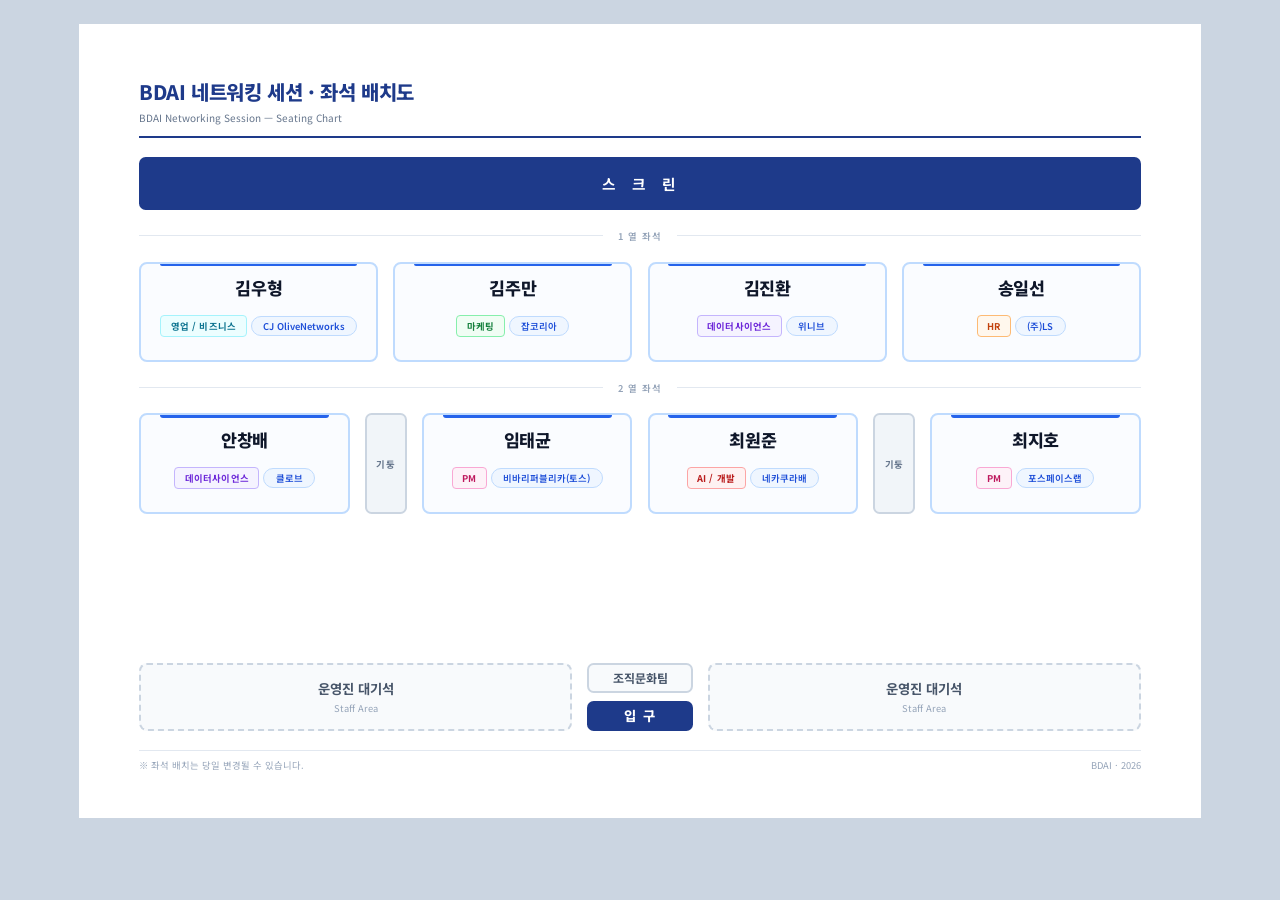
==== assets/seatmap/seatmap-a4.html @ c50c2ae6 "Deploy seatmap HTML print page" ====
<!DOCTYPE html>
<html lang="ko">
<head>
<meta charset="UTF-8">
<meta name="viewport" content="width=device-width, initial-scale=1.0">
<title>BDAI 좌석 배치도</title>
<link rel="preconnect" href="https://fonts.googleapis.com">
<link href="https://fonts.googleapis.com/css2?family=Noto+Sans+KR:wght@400;500;600;700;800&display=swap" rel="stylesheet">
<style>
  * { box-sizing: border-box; margin: 0; padding: 0; }

  body {
    font-family: 'Noto Sans KR', 'Apple SD Gothic Neo', sans-serif;
    background: #cbd5e1;
    display: flex;
    justify-content: center;
    align-items: flex-start;
    padding: 24px;
    min-height: 100vh;
  }

  /* ── A4 가로 (297mm × 210mm) ── */
  .page {
    width: 297mm;
    height: 210mm;
    background: #ffffff;
    padding: 14mm 16mm 12mm;
    display: flex;
    flex-direction: column;
    gap: 5mm;
    position: relative;
  }

  /* 인쇄 설정 */
  @media print {
    body { background: none; padding: 0; }
    .page {
      width: 297mm;
      height: 210mm;
      padding: 12mm 14mm 10mm;
      box-shadow: none;
      page-break-after: always;
    }
  }
  @page { size: A4 landscape; margin: 0; }

  /* ── 헤더 ── */
  .header {
    display: flex;
    justify-content: space-between;
    align-items: flex-end;
    border-bottom: 2px solid #1e3a8a;
    padding-bottom: 3mm;
  }
  .header h1 {
    font-size: 15pt;
    font-weight: 800;
    color: #1e3a8a;
    letter-spacing: -0.02em;
  }
  .header p {
    font-size: 7.5pt;
    color: #64748b;
    margin-top: 1mm;
    font-weight: 400;
  }

  /* ── 스크린 (스폰서 없이 전체 너비) ── */
  .screen {
    height: 14mm;
    background: #1e3a8a;
    border-radius: 5pt;
    display: flex;
    align-items: center;
    justify-content: center;
    color: #ffffff;
    font-size: 11pt;
    font-weight: 700;
    letter-spacing: 0.2em;
  }

  /* ── 구분선 레이블 ── */
  .row-label {
    display: flex;
    align-items: center;
    gap: 4mm;
    font-size: 7pt;
    font-weight: 600;
    color: #94a3b8;
    letter-spacing: 0.1em;
    text-transform: uppercase;
  }
  .row-label::before, .row-label::after {
    content: '';
    flex: 1;
    height: 0.5pt;
    background: #e2e8f0;
  }

  /* ── 좌석 행 ── */
  .seat-row {
    display: flex;
    gap: 4mm;
    align-items: stretch;
  }

  /* ── 좌석 카드 ── */
  .card {
    flex: 1;
    border: 1.5pt solid #bfdbfe;
    border-radius: 6pt;
    padding: 3mm 3mm 4mm;
    text-align: center;
    background: #fafcff;
    position: relative;
  }
  .card-bar {
    position: absolute;
    top: 0; left: 5mm; right: 5mm;
    height: 2pt;
    background: #2563eb;
    border-radius: 0 0 3pt 3pt;
  }
  /* 역할 컬러 태그 */
  .role-tag {
    display: inline-block;
    padding: 0.8mm 2.5mm;
    border-radius: 3pt;
    font-size: 7pt;
    font-weight: 700;
    margin: 3mm auto 2mm;
    letter-spacing: 0.02em;
  }
  .nm {
    font-size: 13pt;
    font-weight: 800;
    color: #0f172a;
    letter-spacing: -0.02em;
    margin-bottom: 1mm;
  }
  .co {
    font-size: 7pt;
    font-weight: 600;
    color: #1d4ed8;
    background: #eff6ff;
    border: 1pt solid #bfdbfe;
    display: inline-block;
    padding: 0.5mm 3mm;
    border-radius: 20pt;
  }

  /* ── 기둥 ── */
  .pillar {
    width: 11mm;
    background: #f1f5f9;
    border: 1.5pt solid #cbd5e1;
    border-radius: 5pt;
    display: flex;
    align-items: center;
    justify-content: center;
    flex-shrink: 0;
  }
  .pillar span {
    font-size: 7pt;
    font-weight: 700;
    color: #64748b;
    letter-spacing: 0.05em;
  }

  /* ── 하단 영역 ── */
  .bottom-row {
    display: flex;
    gap: 4mm;
    align-items: stretch;
    height: 18mm;
    margin-top: auto;
  }
  .staff {
    flex: 1;
    border: 1.5pt dashed #cbd5e1;
    border-radius: 6pt;
    display: flex;
    flex-direction: column;
    align-items: center;
    justify-content: center;
    gap: 1mm;
    background: #f8fafc;
  }
  .staff b { font-size: 10pt; font-weight: 700; color: #475569; }
  .staff small { font-size: 7pt; color: #94a3b8; }
  .mid-col {
    width: 28mm;
    display: flex;
    flex-direction: column;
    gap: 2mm;
  }
  .org {
    flex: 1;
    border: 1.5pt solid #cbd5e1;
    border-radius: 5pt;
    display: flex;
    align-items: center;
    justify-content: center;
    background: #f8fafc;
    font-size: 9pt;
    font-weight: 700;
    color: #475569;
  }
  .ent {
    background: #1e3a8a;
    border-radius: 5pt;
    padding: 1.5mm 0;
    text-align: center;
    font-size: 10pt;
    font-weight: 800;
    color: #ffffff;
    letter-spacing: 0.1em;
  }

  /* ── 푸터 ── */
  .footer {
    border-top: 0.5pt solid #e2e8f0;
    padding-top: 2mm;
    display: flex;
    justify-content: space-between;
  }
  .footer span { font-size: 7pt; color: #94a3b8; }
</style>
</head>
<body>
<div class="page">

  <!-- 헤더 -->
  <div class="header">
    <div>
      <h1>BDAI 네트워킹 세션 &middot; 좌석 배치도</h1>
      <p>BDAI Networking Session &mdash; Seating Chart</p>
    </div>
  </div>

  <!-- 스크린 -->
  <div class="screen">스&nbsp;&nbsp;크&nbsp;&nbsp;린</div>

  <!-- 1열 -->
  <div class="row-label">1 열 좌석</div>
  <div class="seat-row">
    <div class="card">
      <div class="card-bar"></div>
      <div class="nm">김우형</div>
      <div class="role-tag" style="background:#ecfeff;color:#0e7490;border:1pt solid #a5f3fc">영업 / 비즈니스</div>
      <div class="co">CJ OliveNetworks</div>
    </div>
    <div class="card">
      <div class="card-bar"></div>
      <div class="nm">김주만</div>
      <div class="role-tag" style="background:#f0fdf4;color:#15803d;border:1pt solid #86efac">마케팅</div>
      <div class="co">잡코리아</div>
    </div>
    <div class="card">
      <div class="card-bar"></div>
      <div class="nm">김진환</div>
      <div class="role-tag" style="background:#f5f3ff;color:#6d28d9;border:1pt solid #c4b5fd">데이터사이언스</div>
      <div class="co">위니브</div>
    </div>
    <div class="card">
      <div class="card-bar"></div>
      <div class="nm">송일선</div>
      <div class="role-tag" style="background:#fff7ed;color:#c2410c;border:1pt solid #fdba74">HR</div>
      <div class="co">(주)LS</div>
    </div>
  </div>

  <!-- 2열 -->
  <div class="row-label">2 열 좌석</div>
  <div class="seat-row">
    <div class="card">
      <div class="card-bar"></div>
      <div class="nm">안창배</div>
      <div class="role-tag" style="background:#f5f3ff;color:#6d28d9;border:1pt solid #c4b5fd">데이터사이언스</div>
      <div class="co">클로브</div>
    </div>
    <div class="pillar"><span>기둥</span></div>
    <div class="card">
      <div class="card-bar"></div>
      <div class="nm">임태균</div>
      <div class="role-tag" style="background:#fdf2f8;color:#be185d;border:1pt solid #f9a8d4">PM</div>
      <div class="co">비바리퍼블리카(토스)</div>
    </div>
    <div class="card">
      <div class="card-bar"></div>
      <div class="nm">최원준</div>
      <div class="role-tag" style="background:#fef2f2;color:#b91c1c;border:1pt solid #fca5a5">AI / 개발</div>
      <div class="co">네카쿠라배</div>
    </div>
    <div class="pillar"><span>기둥</span></div>
    <div class="card">
      <div class="card-bar"></div>
      <div class="nm">최지호</div>
      <div class="role-tag" style="background:#fdf2f8;color:#be185d;border:1pt solid #f9a8d4">PM</div>
      <div class="co">포스페이스랩</div>
    </div>
  </div>

  <!-- 하단 -->
  <div class="bottom-row">
    <div class="staff">
      <b>운영진 대기석</b>
      <small>Staff Area</small>
    </div>
    <div class="mid-col">
      <div class="org">조직문화팀</div>
      <div class="ent">입 구</div>
    </div>
    <div class="staff">
      <b>운영진 대기석</b>
      <small>Staff Area</small>
    </div>
  </div>

  <!-- 푸터 -->
  <div class="footer">
    <span>※ 좌석 배치는 당일 변경될 수 있습니다.</span>
    <span>BDAI &middot; 2026</span>
  </div>

</div>
</body>
</html>
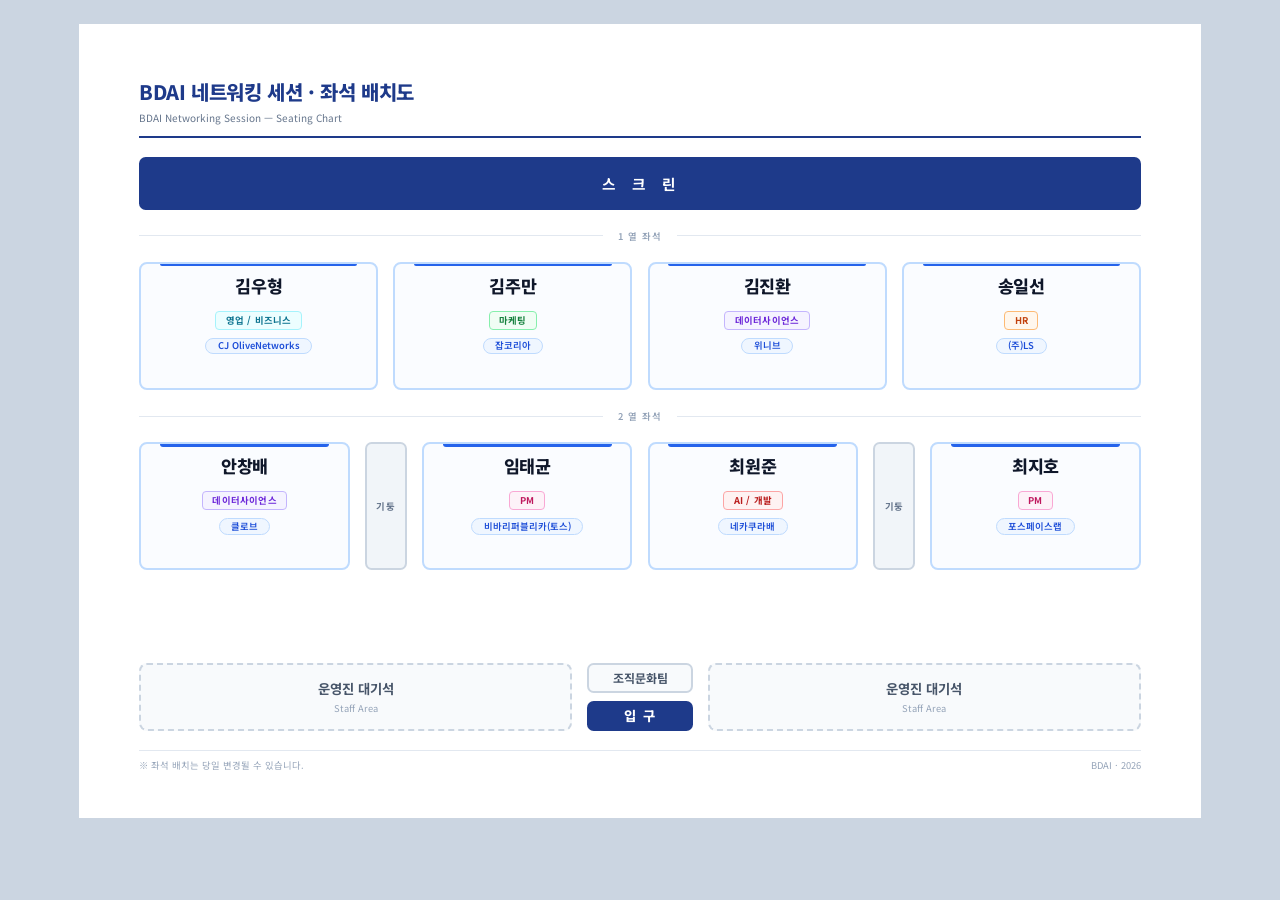
==== commit 7eff8ebc: "Deploy updated nameplate links and role labels" ====
--- a/assets/seatmap/seatmap-a4.html
+++ b/assets/seatmap/seatmap-a4.html
@@ -102,6 +102,7 @@
     display: flex;
     gap: 4mm;
     align-items: stretch;
+    height: 34mm;
   }
 
   /* ── 좌석 카드 ── */
@@ -113,6 +114,10 @@
     text-align: center;
     background: #fafcff;
     position: relative;
+    height: 100%;
+    display: flex;
+    flex-direction: column;
+    align-items: center;
   }
   .card-bar {
     position: absolute;
@@ -130,6 +135,12 @@
     font-weight: 700;
     margin: 3mm auto 2mm;
     letter-spacing: 0.02em;
+    line-height: 1.2;
+    min-height: 4.2mm;
+    max-width: 100%;
+    white-space: nowrap;
+    overflow: hidden;
+    text-overflow: ellipsis;
   }
   .nm {
     font-size: 13pt;
@@ -137,6 +148,10 @@
     color: #0f172a;
     letter-spacing: -0.02em;
     margin-bottom: 1mm;
+    line-height: 1.1;
+    min-height: 5.5mm;
+    display: flex;
+    align-items: center;
   }
   .co {
     font-size: 7pt;
@@ -147,6 +162,12 @@
     display: inline-block;
     padding: 0.5mm 3mm;
     border-radius: 20pt;
+    line-height: 1.2;
+    min-height: 3.8mm;
+    max-width: 100%;
+    white-space: nowrap;
+    overflow: hidden;
+    text-overflow: ellipsis;
   }
 
   /* ── 기둥 ── */
